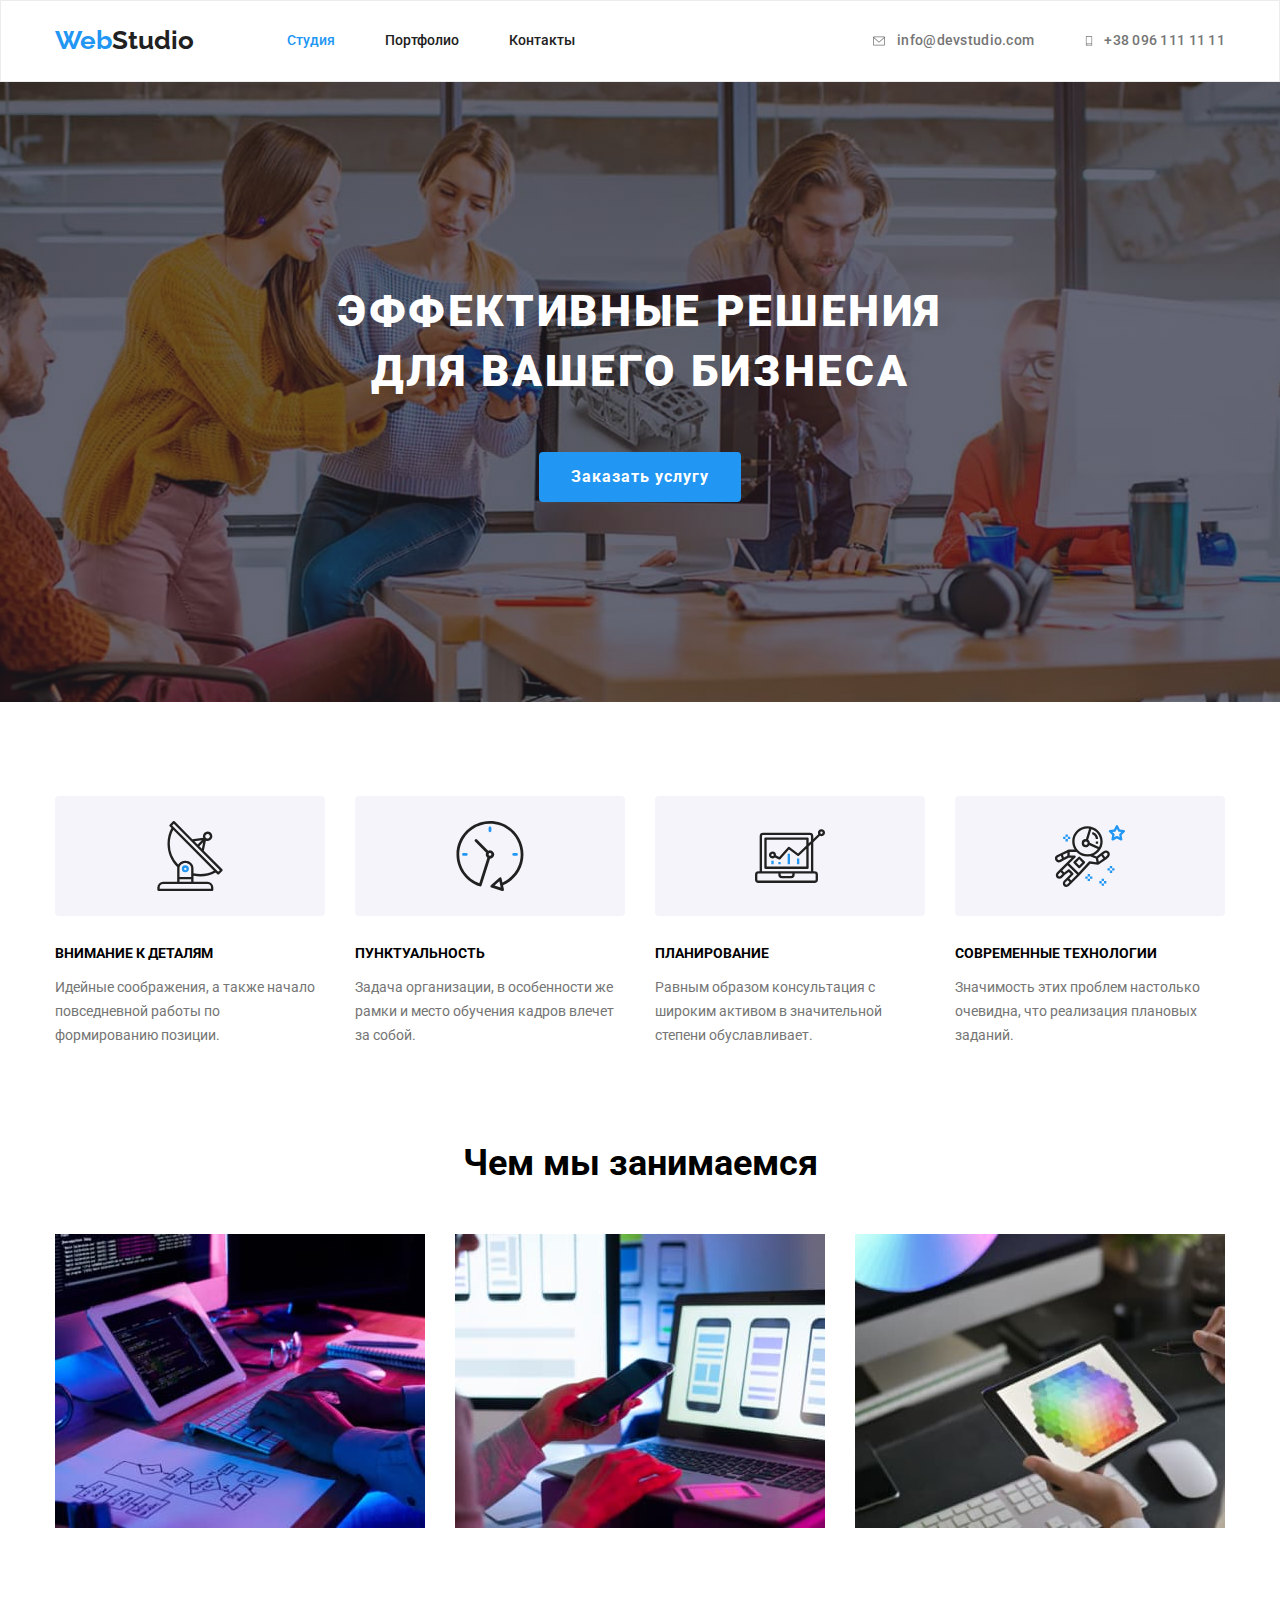
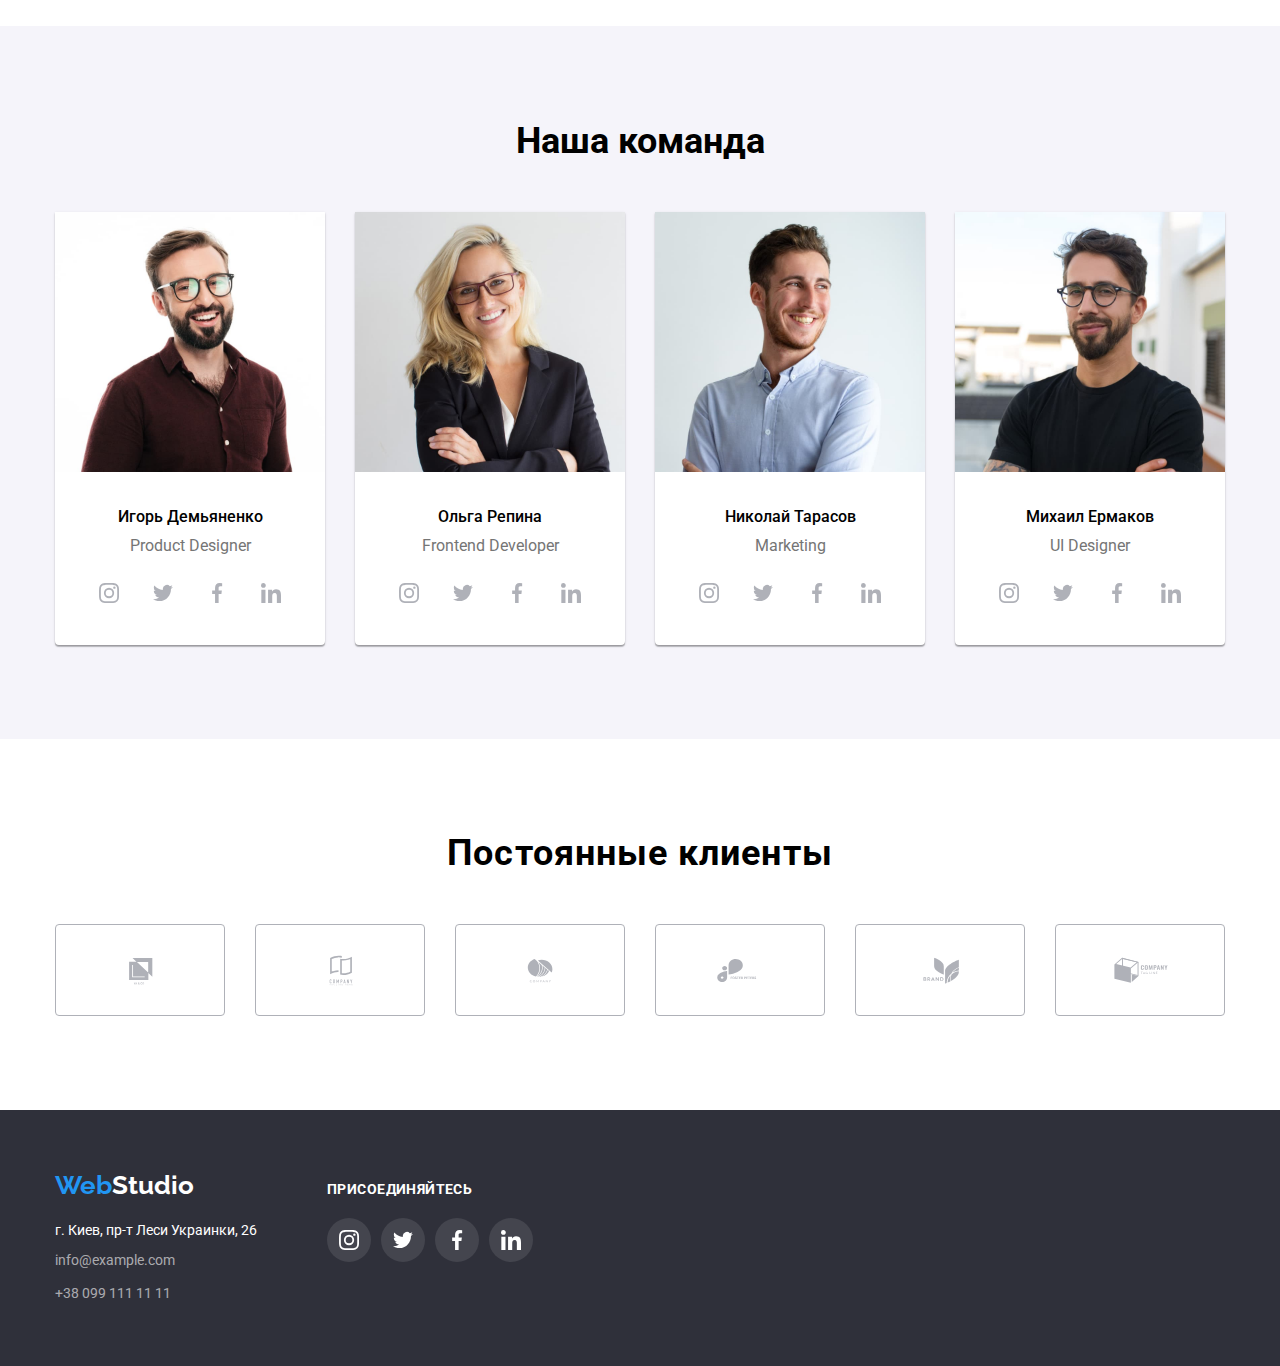
==== index.html @ acd31525 "goit-hw-04" ====
<!DOCTYPE html>
<html lang="ru">
	<head>
		<meta charset="UTF-8" />
		<meta http-equiv="X-UA-Compatible" content="IE=edge" />
		<meta name="viewport" content="width=device-width, initial-scale=1.0" />
		<link rel="preconnect" href="https://fonts.googleapis.com" />
		<link rel="preconnect" href="https://fonts.gstatic.com" crossorigin />
		<link
			href="https://fonts.googleapis.com/css2?family=Raleway:wght@700&family=Roboto:wght@400;500;700;900&display=swap"
			rel="stylesheet"
		/>
		<link
			rel="stylesheet"
			href="https://cdnjs.cloudflare.com/ajax/libs/modern-normalize/1.1.0/modern-normalize.min.css"
		/>
		<title>Document</title>
		<link rel="stylesheet" href="./css/styles.css" />
	</head>
	<body class="body">
		<header class="header">
			<div class="container header-total">
				<nav class="header-nav">
					<a class="header-logo" href="/"
						>Web<span class="header-studio">Studio</span></a
					>
					<ul class="header-list list">
						<li class="header-item">
							<a class="header-link current" href="./index.html">Студия</a>
						</li>
						<li class="header-item">
							<a class="header-link" href="./portfolio.html">Портфолио</a>
						</li>
						<li class="header-item">
							<a class="header-link" href="">Контакты</a>
						</li>
					</ul>
				</nav>
				<ul class="header-contact-list list">
					<li class="header-contact-item">
						<a href="mailto:info@devstudio.com" class="header-mail">
							<svg class="icon-mail" width="16" height="12">
								<use href="./images/icon-spryte.svg#icon-header-mail"></use>
							</svg>
							info@devstudio.com</a
						>
					</li>
					<li class="header-contact-item">
						<a class="header-tel" href="tel:+380961111111">
							<svg class="icon-tel" width="10" height="16">
								<use href="./images/icon-spryte.svg#icon-header-tell"></use>
							</svg>
							+38 096 111 11 11</a
						>
					</li>
				</ul>
			</div>
		</header>
		<main>
			<section class="hero">
				<div class="container">
					<h1 class="hero-headline">Эффективные решения для вашего бизнеса</h1>
					<button class="hero-btn" type="button">Заказать услугу</button>
				</div>
			</section>
			<section class="promo">
				<div class="container promo-total">
					<ul class="promo-list list">
						<li class="promo-item">
							<div class="promo-icon">
								<svg class="icon-locator" width="70" height="70">
									<use href="./images/icon-spryte.svg#icon-promo1"></use>
								</svg>
							</div>
							<h3 class="promo-subject">Внимание к деталям</h3>
							<p class="promo-desc">
								Идейные соображения, а также начало повседневной работы по
								формированию позиции.
							</p>
						</li>
						<li class="promo-item">
							<div class="promo-icon">
								<svg class="icon-clock" width="70" height="70">
									<use href="./images/icon-spryte.svg#icon-promo2"></use>
								</svg>
							</div>
							<h3 class="promo-subject">Пунктуальность</h3>
							<p class="promo-desc">
								Задача организации, в особенности же рамки и место обучения
								кадров влечет за собой.
							</p>
						</li>
						<li class="promo-item">
							<div class="promo-icon">
								<svg class="icon-laptop" width="70" height="70">
									<use href="./images/icon-spryte.svg#icon-promo3"></use>
								</svg>
							</div>
							<h3 class="promo-subject">Планирование</h3>
							<p class="promo-desc">
								Равным образом консультация с широким активом в значительной
								степени обуславливает.
							</p>
						</li>
						<li class="promo-item">
							<div class="promo-icon">
								<svg class="icon-astronaut" width="70" height="70">
									<use href="./images/icon-spryte.svg#icon-promo4"></use>
								</svg>
							</div>
							<h3 class="promo-subject">Современные технологии</h3>
							<p class="promo-desc">
								Значимость этих проблем настолько очевидна, что реализация
								плановых заданий.
							</p>
						</li>
					</ul>
				</div>
			</section>
			<section class="direction-activity">
				<div class="container direction-total">
					<h2 class="direction-activity-titel">Чем мы занимаемся</h2>
					<ul class="direction-activity-list list">
						<li class="direction-activity-item">
							<img src="./images/rabota1.jpg" alt="Работа1" width="370" />
						</li>
						<li class="direction-activity-item">
							<img src="./images/rabota2.jpg" alt="Работа2" width="370" />
						</li>
						<li class="direction-activity-item">
							<img src="./images/rabota3.jpg" alt="Работа3" width="370" />
						</li>
					</ul>
				</div>
			</section>
			<section class="team">
				<div class="container team-total">
					<h2 class="team-title">Наша команда</h2>
					<ul class="team-list list">
						<li class="team-item">
							<img
								class="images"
								src="./images/team1.jpg"
								alt="Игорь Демьяненко"
								width="270"
							/>
							<div class="team-card">
								<h3 class="team-member">Игорь Демьяненко</h3>
								<p class="team-member-position" lang="en">Product Designer</p>
								<ul class="team-list list">
									<li class="team-icon-item">
										<a href="" class="team-link">
											<svg class="team-insta" width="20" height="20">
												<use
													href="./images/icon-spryte.svg#icon-teamcard-instagram"
												></use>
											</svg>
										</a>
									</li>
									<li class="team-icon-item">
										<a href="" class="team-link">
											<svg class="team-twitter" width="20" height="20">
												<use
													href="./images/icon-spryte.svg#icon-teamcard-twitter"
												></use>
											</svg>
										</a>
									</li>
									<li class="team-icon-item">
										<a href="" class="team-link">
											<svg class="team-facebook" width="20" height="20">
												<use
													href="./images/icon-spryte.svg#icon-teamcard-facebook"
												></use>
											</svg>
										</a>
									</li>
									<li class="team-icon-item">
										<a href="" class="team-link">
											<svg class="team-in" width="20" height="20">
												<use
													href="./images/icon-spryte.svg#icon-teamcard-linkedin"
												></use>
											</svg>
										</a>
									</li>
								</ul>
							</div>
						</li>
						<li class="team-item">
							<img
								class="images"
								src="./images/team2.jpg"
								alt="Ольга Репина"
								width="270"
							/>
							<div class="team-card">
								<h3 class="team-member">Ольга Репина</h3>
								<p class="team-member-position" lang="en">Frontend Developer</p>
								<ul class="team-list list">
									<li class="team-icon-item">
										<a href="" class="team-link">
											<svg class="team-insta" width="20" height="20">
												<use
													href="./images/icon-spryte.svg#icon-teamcard-instagram"
												></use>
											</svg>
										</a>
									</li>
									<li class="team-icon-item">
										<a href="" class="team-link">
											<svg class="team-twitter" width="20" height="20">
												<use
													href="./images/icon-spryte.svg#icon-teamcard-twitter"
												></use>
											</svg>
										</a>
									</li>
									<li class="team-icon-item">
										<a href="" class="team-link">
											<svg class="team-facebook" width="20" height="20">
												<use
													href="./images/icon-spryte.svg#icon-teamcard-facebook"
												></use>
											</svg>
										</a>
									</li>
									<li class="team-icon-item">
										<a href="" class="team-link">
											<svg class="team-in" width="20" height="20">
												<use
													href="./images/icon-spryte.svg#icon-teamcard-linkedin"
												></use>
											</svg>
										</a>
									</li>
								</ul>
							</div>
						</li>
						<li class="team-item">
							<img
								class="images"
								src="./images/team3.jpg"
								alt="Николай Тарасов"
								width="270"
							/>
							<div class="team-card">
								<h3 class="team-member">Николай Тарасов</h3>
								<p class="team-member-position" lang="en">Marketing</p>
								<ul class="team-list list">
									<li class="team-icon-item">
										<a href="" class="team-link">
											<svg class="team-insta" width="20" height="20">
												<use
													href="./images/icon-spryte.svg#icon-teamcard-instagram"
												></use>
											</svg>
										</a>
									</li>
									<li class="team-icon-item">
										<a href="" class="team-link">
											<svg class="team-twitter" width="20" height="20">
												<use
													href="./images/icon-spryte.svg#icon-teamcard-twitter"
												></use>
											</svg>
										</a>
									</li>
									<li class="team-icon-item">
										<a href="" class="team-link">
											<svg class="team-facebook" width="20" height="20">
												<use
													href="./images/icon-spryte.svg#icon-teamcard-facebook"
												></use>
											</svg>
										</a>
									</li>
									<li class="team-icon-item">
										<a href="" class="team-link">
											<svg class="team-in" width="20" height="20">
												<use
													href="./images/icon-spryte.svg#icon-teamcard-linkedin"
												></use>
											</svg>
										</a>
									</li>
								</ul>
							</div>
						</li>
						<li class="team-item">
							<img
								class="images"
								src="./images/team4.jpg"
								alt="Михаил Ермаков"
								width="270"
							/>
							<div class="team-card">
								<h3 class="team-member">Михаил Ермаков</h3>
								<p class="team-member-position" lang="en">UI Designer</p>
								<ul class="team-list list">
									<li class="team-icon-item">
										<a href="" class="team-link">
											<svg class="team-insta" width="20" height="20">
												<use
													href="./images/icon-spryte.svg#icon-teamcard-instagram"
												></use>
											</svg>
										</a>
									</li>
									<li class="team-icon-item">
										<a href="" class="team-link">
											<svg class="team-twitter" width="20" height="20">
												<use
													href="./images/icon-spryte.svg#icon-teamcard-twitter"
												></use>
											</svg>
										</a>
									</li>
									<li class="team-icon-item">
										<a href="" class="team-link">
											<svg class="team-facebook" width="20" height="20">
												<use
													href="./images/icon-spryte.svg#icon-teamcard-facebook"
												></use>
											</svg>
										</a>
									</li>
									<li class="team-icon-item">
										<a href="" class="team-link">
											<svg class="team-in" width="20" height="20">
												<use
													href="./images/icon-spryte.svg#icon-teamcard-linkedin"
												></use>
											</svg>
										</a>
									</li>
								</ul>
							</div>
						</li>
					</ul>
				</div>
			</section>
			<section class="client-section">
				<div class="container">
					<h2 class="client-title">Постоянные клиенты</h2>
					<ul class="client-list list">
						<li class="client-item">
							<a href="" class="client-link">
								<svg class="company-one" width="106" height="60">
									<use href="./images/icon-spryte.svg#icon-client1"></use>
								</svg>
							</a>
						</li>
						<li class="client-item">
							<a href="" class="client-link">
								<svg class="company-two" width="106" height="60">
									<use href="./images/icon-spryte.svg#icon-client2"></use>
								</svg>
							</a>
						</li>
						<li class="client-item">
							<a href="" class="client-link">
								<svg class="company-three" width="106" height="60">
									<use href="./images/icon-spryte.svg#icon-client3"></use>
								</svg>
							</a>
						</li>
						<li class="client-item">
							<a href="" class="client-link">
								<svg class="company-four" width="106" height="60">
									<use href="./images/icon-spryte.svg#icon-client4"></use>
								</svg>
							</a>
						</li>
						<li class="client-item">
							<a href="" class="client-link">
								<svg class="company-five" width="106" height="60">
									<use href="./images/icon-spryte.svg#icon-client5"></use>
								</svg>
							</a>
						</li>
						<li class="client-item">
							<a href="" class="client-link">
								<svg class="company-six" width="106" height="60">
									<use href="./images/icon-spryte.svg#icon-client6"></use>
								</svg>
							</a>
						</li>
					</ul>
				</div>
			</section>
		</main>
		<footer class="footer">
			<div class="container add-container">
				<div>
					<a class="footer-logo" href="/"
						>Web<span class="footer-studio">Studio</span></a
					>
					<address class="footer-contact">
						<ul class="footer-contact-list list">
							<li class="footer-contact-item">
								<a class="footer-geolocation" href="">
									г. Киев, пр-т Леси Украинки, 26</a
								>
							</li>
							<li class="footer-contact-item">
								<a class="footer-mail" href="mailto:info@devstudio.com"
									>info@example.com</a
								>
							</li>
							<li class="footer-contact-item">
								<a class="footer-tel" href="tel:+380961111111"
									>+38 099 111 11 11</a
								>
							</li>
						</ul>
					</address>
				</div>
				<div class="footer-div">
					<p class="footer-text">присоединяйтесь</p>
					<ul class="footer-list list">
						<li class="footer-item">
							<a href="" class="footer-link">
								<svg class="footer-instagram" width="20" height="20">
									<use
										href="./images/icon-spryte.svg#icon-footer-instagram"
									></use>
								</svg>
							</a>
						</li>
						<li class="footer-item">
							<a href="" class="footer-link">
								<svg class="footer-twitter" width="20" height="20">
									<use
										href="./images/icon-spryte.svg#icon-footer-twitter"
									></use>
								</svg>
							</a>
						</li>
						<li class="footer-item">
							<a href="" class="footer-link">
								<svg class="footer-facebook" width="20" height="20">
									<use
										href="./images/icon-spryte.svg#icon-footer-facebook"
									></use>
								</svg>
							</a>
						</li>
						<li class="footer-item">
							<a href="" class="footer-link">
								<svg class="footer-in" width="20" height="20">
									<use
										href="./images/icon-spryte.svg#icon-footer-linkedin"
									></use>
								</svg>
							</a>
						</li>
					</ul>
				</div>
			</div>
		</footer>
	</body>
</html>
---- css/styles.css ----
:root {
	--primary-text-color: #212121;
	--title-text-color: #757575;
	--accent-color: #2196f3;
	--primary-white-color: #ffffff;
	--hero-foter-accent-color: #2f303a;
}
html {
	box-sizing: border-box;
}
*,
*::before,
*::after {
	box-sizing: inherit;
}
body {
	margin: 0;
	font-family: Roboto, sans-serif;
	background-color: var(--primary-white-color);
	/* color: var(-primary-text-color)
	letter-spacing: 0.03em; */
}
.container {
	width: 1200px;
	margin-left: auto;
	margin-right: auto;
	padding-left: 15px;
	padding-right: 15px;
}
.list {
	list-style: none;
	padding: 0;
	margin: 0;
}
/*header*/

.header-total,
.header-nav,
.header-list,
.header-contact-list {
	display: flex;
	align-items: center;
}
.header {
	border: 1px solid #ececec;
}
.header-item:not(:last-child) {
	margin-right: 50px;
}
.header-contact-item:not(:last-child) {
	margin-right: 50px;
}
.header-contact-list {
	margin-left: auto;
}

.header-logo {
	display: block;
	margin-right: 93px;
	padding-top: 24px;
	padding-bottom: 25px;

	font-family: Raleway, sans-serif;
	font-weight: bold;
	font-size: 26px;
	line-height: 1.19;
	text-decoration: none;
	color: var(--accent-color);
}
.header-studio {
	color: var(--primary-text-color);
}
.header-link {
	display: block;
	padding-top: 32px;
	padding-bottom: 32px;

	font-weight: 500;
	font-size: 14px;
	line-height: 1.14;
	color: var(--primary-text-color);
	cursor: pointer;
	text-decoration: none;
}
.header-link:hover,
.header-link:focus {
	color: var(--accent-color);
}
.header-link.current {
	color: var(--accent-color);
}

.header-mail:hover,
.header-mail:focus,
.header-tel:hover,
.header-tel:focus {
	color: var(--accent-color);
}
.icon-mail {
	width: 16px;
	height: 12px;
	margin-right: 10px;
	fill: currentColor;
}
.icon-tel {
	width: 10px;
	height: 16px;
	margin-right: 10px;
	fill: currentColor;
}
.header-mail,
.header-tel {
	display: flex;
	align-items: center;
	padding-top: 32px;
	padding-bottom: 32px;
	font-weight: 500;
	font-size: 14px;
	line-height: 1.14;
	color: var(--title-text-color);
	text-decoration: none;
	letter-spacing: 0.02em;
}

/*hero*/
.hero {
	padding-top: 200px;
	padding-bottom: 200px;

	background-color: var(--hero-foter-accent-color);
	color: var(--primary-white-color);

	background-image: linear-gradient(
			to right,
			rgba(47, 48, 58, 0.4),
			rgba(47, 48, 58, 0.4)
		),
		url('../images/hero-bgi.jpg');
	background-repeat: no-repeat;
	background-position: center;
	background-size: cover;
}

.hero-headline,
.hero-btn {
	margin-right: auto;
	margin-left: auto;
	display: block;
	align-items: center;
}
.hero-headline {
	margin-top: 0;
	margin-bottom: 50px;

	font-weight: 900;
	font-size: 44px;
	line-height: 1.36;
	text-transform: uppercase;
	text-align: center;
	letter-spacing: 0.06em;
	width: 696px;
}
.hero-btn {
	padding: 10px 32px;

	font-family: Roboto, sans-serif;
	font-weight: bold;
	font-size: 16px;
	letter-spacing: 0.06em;
	line-height: 1.88;

	color: var(--primary-white-color);
	cursor: pointer;
	background-color: var(--accent-color);
	border: none;
	border-radius: 4px;
}
.hero-btn:hover,
.hero-btn:focus {
	color: var(--primary-white-color);
	background-color: #188ce8;
}
.hero-btn:active {
	color: var(--accent-color);
	background-color: var(--primary-white-color);
}
/*main page*/

.promo {
	padding-top: 94px;
	padding-bottom: 94px;
}
.promo-total {
	align-items: center;
}
.promo-list {
	display: flex;
}
.promo-icon {
	display: flex;
	width: 270px;
	height: 120px;
	background-color: #f5f4fa;
	border-radius: 4px;
	margin-bottom: 30px;
	justify-content: center;
	align-items: center;
}
.icon-locator,
.icon-clock,
.icon-laptop,
.icon-astronaut {
	width: 70px;
	height: 70px;
}

.promo-item:not(:last-child) {
	margin-right: 30px;
}
.promo-subject {
	margin-top: 0;
	margin-bottom: 10;

	font-weight: bold;
	font-size: 14px;
	line-height: 1.14;
	text-transform: uppercase;
}
.promo-desc {
	margin-top: 0;
	margin-bottom: 0;
	font-size: 14px;
	line-height: 1.71;
	color: var(--title-text-color);
}

.direction-activity {
	padding-bottom: 94px;
}
.direction-total {
	align-items: center;
}
.direction-activity-list {
	display: flex;
}
.direction-activity-item:not(:last-child) {
	margin-right: 30px;
}

.direction-activity-titel,
.team-title {
	margin-top: 0;
	margin-bottom: 50px;

	font-weight: bold;
	font-size: 36px;
	line-height: 1.17;
	text-align: center;
}
/* team section */
.team {
	padding-top: 94px;
	padding-bottom: 94px;
	background-color: #f5f4fa;
}
.team-total {
	align-items: center;
}
.team-list {
	display: flex;
}
.team-item:not(:last-child) {
	margin-right: 30px;
}
.team-item {
	background-color: var(--primary-white-color);
	box-shadow: 0px 1px 3px rgba(0, 0, 0, 0.12), 0px 1px 1px rgba(0, 0, 0, 0.14),
		0px 2px 1px rgba(0, 0, 0, 0.2);
	border-radius: 0px 0px 4px 4px;
}
.team-card {
	padding: 30px 32px;
}
.team-member {
	margin-top: 0;
	margin-bottom: 10px;

	font-weight: 500;
	font-size: 16px;
	line-height: 1.19;
	text-align: center;
}
.team-member-position {
	margin-top: 0;
	margin-bottom: 16px;

	font-size: 16px;
	line-height: 1.19;
	text-align: center;
	color: var(--title-text-color);
}
.team-icon-item + .team-icon-item {
	margin-left: 10px;
}
.team-link {
	display: flex;
	justify-content: center;
	align-items: center;
	width: 44px;
	height: 44px;
	border-radius: 50%;

	fill: #afb1b8;
}
.team-link:hover {
	fill: var(--primary-white-color);
	background-color: var(--accent-color);
}
.team-insta,
.team-twitter,
.team-facebook,
.team-in {
	width: 20px;
	height: 20px;
}

/* client section */
.client-section {
	padding-top: 94px;
	padding-bottom: 94px;
}
.client-title {
	margin: 0;
	margin-bottom: 50px;

	font-weight: 700;
	font-size: 36px;
	line-height: 1.16;
	text-align: center;
	letter-spacing: 0.03em;
}
.client-list {
	display: flex;
}
.client-item {
	border: 1px solid #afb1b8;
	border-radius: 4px;
	width: 170px;
	height: 92px;
}

.client-item + .client-item {
	margin-left: 30px;
}

.client-item:focus,
.client-item:hover {
	border-color: var(--accent-color);
}

.client-link {
	display: flex;
	justify-content: center;
	align-items: center;
	width: 170px;
	height: 91px;
	fill: #afb1b8;
}
.client-link:hover,
.client-link:focus {
	fill: var(--accent-color);
}

.company-one,
.company-two,
.company-three,
.company-four,
.company-five,
.company-six {
	width: 106px;
	height: 60px;
}
/*footer*/
.footer {
	background-color: var(--hero-foter-accent-color);
	padding-top: 60px;
	padding-bottom: 60px;
}

.footer-logo {
	display: block;
	margin-bottom: 20px;

	font-family: Raleway, sans-serif;
	font-weight: bold;
	font-size: 26px;
	line-height: 1.19;
	color: var(--accent-color);
	text-decoration: none;
}
.footer-studio {
	color: var(--primary-white-color);
}

.footer-contact-item:not(:last-child) {
	margin-bottom: 9px;
}

.footer-geolocation {
	font-size: 14px;
	line-height: 1.71px;
	color: var(--primary-white-color);
	text-decoration: none;
	font-style: normal;
}
.footer-mail,
.footer-tel {
	font-size: 14px;
	line-height: 1.71;
	color: rgba(255, 255, 255, 0.6);
	text-decoration: none;
	font-style: normal;
}

.footer-geolocation:hover,
.footer-geolocation:focus,
.footer-mail:hover,
.footer-mail:focus,
.footer-tel:hover,
.footer-tel:focus {
	color: var(--accent-color);
}

.footer-div {
	margin-left: 70px;
}

.footer-text {
	margin: 0;
	margin-bottom: 20px;
	font-weight: 700;
	font-size: 14px;
	line-height: 1.14;
	letter-spacing: 0.03em;
	text-transform: uppercase;
	color: var(--primary-white-color);
}

.footer-list {
	display: flex;
}

.footer-item + .footer-item {
	margin-left: 10px;
}

.footer-link {
	display: flex;
	justify-content: center;
	align-items: center;
	width: 44px;
	height: 44px;
	border-radius: 50%;

	fill: #ffffff;
	background-color: rgba(255, 255, 255, 0.1);
}
.footer-link:hover {
	background-color: var(--accent-color);
}
.footer-instagram,
.footer-twitter,
.footer-facebook,
.footer-in {
	width: 20px;
	height: 20px;
}
.add-container {
	display: flex;
	align-items: baseline;
}

/*portfolio*/
.border {
	border-bottom: 1px solid #ececec;
}
.portfolio-navigation {
	padding-top: 94px;
	padding-bottom: 94px;
}
.portfolio-nav-btn-list {
	display: flex;
	margin-bottom: 50px;
	align-items: center;
	justify-content: center;
}
.portfolio-item:not(:last-child) {
	margin-right: 8px;
}
.portfolio-btn-everyone {
	padding: 6px 20px;
	min-width: 73px;

	font-family: Roboto, sans-serif;
	font-weight: 500;
	font-size: 16px;
	line-height: 1.63;
	text-align: center;
	color: var(--primary-text-color);
	cursor: pointer;
	background-color: #f5f4fa;
	border: none;
	border-radius: 4px;
}
.portfolio-btn-everyone:hover,
.portfolio-btn-everyone:focus {
	color: var(--primary-white-color);
	background-color: var(--accent-color);
	box-shadow: 0px 3px 1px rgba(0, 0, 0, 0.1), 0px 1px 2px rgba(0, 0, 0, 0.08),
		0px 2px 2px rgba(0, 0, 0, 0.12);
}
.portfolio-btn-everyone:active {
	color: var(--primary-white-color);
}
.corol-change {
	color: var(--primary-white-color);
	background-color: var(--accent-color);
}
.portfolio-example-list {
	display: flex;
	flex-wrap: wrap;
	margin: -15px;
}
.portfolio-example-item {
	margin: 15px;
}
.portfolio-example-item:hover {
	box-shadow: 0px 1px 1px rgba(0, 0, 0, 0.12), 0px 4px 4px rgba(0, 0, 0, 0.06),
		1px 4px 6px rgba(0, 0, 0, 0.16);
}
.portfolio-images {
	display: block;
}

.portfolio-card {
	padding: 20px 24px;
	border: 1px solid #ececec;
}
.portfolio-example-title {
	display: block;
	margin: 0 0 4px 0;
	font-weight: bold;
	font-size: 18px;
	line-height: 2;
}
.portfolio-example-text {
	margin: 0;
	font-size: 16px;
	line-height: 1.88;
	color: var(--title-text-color);
}
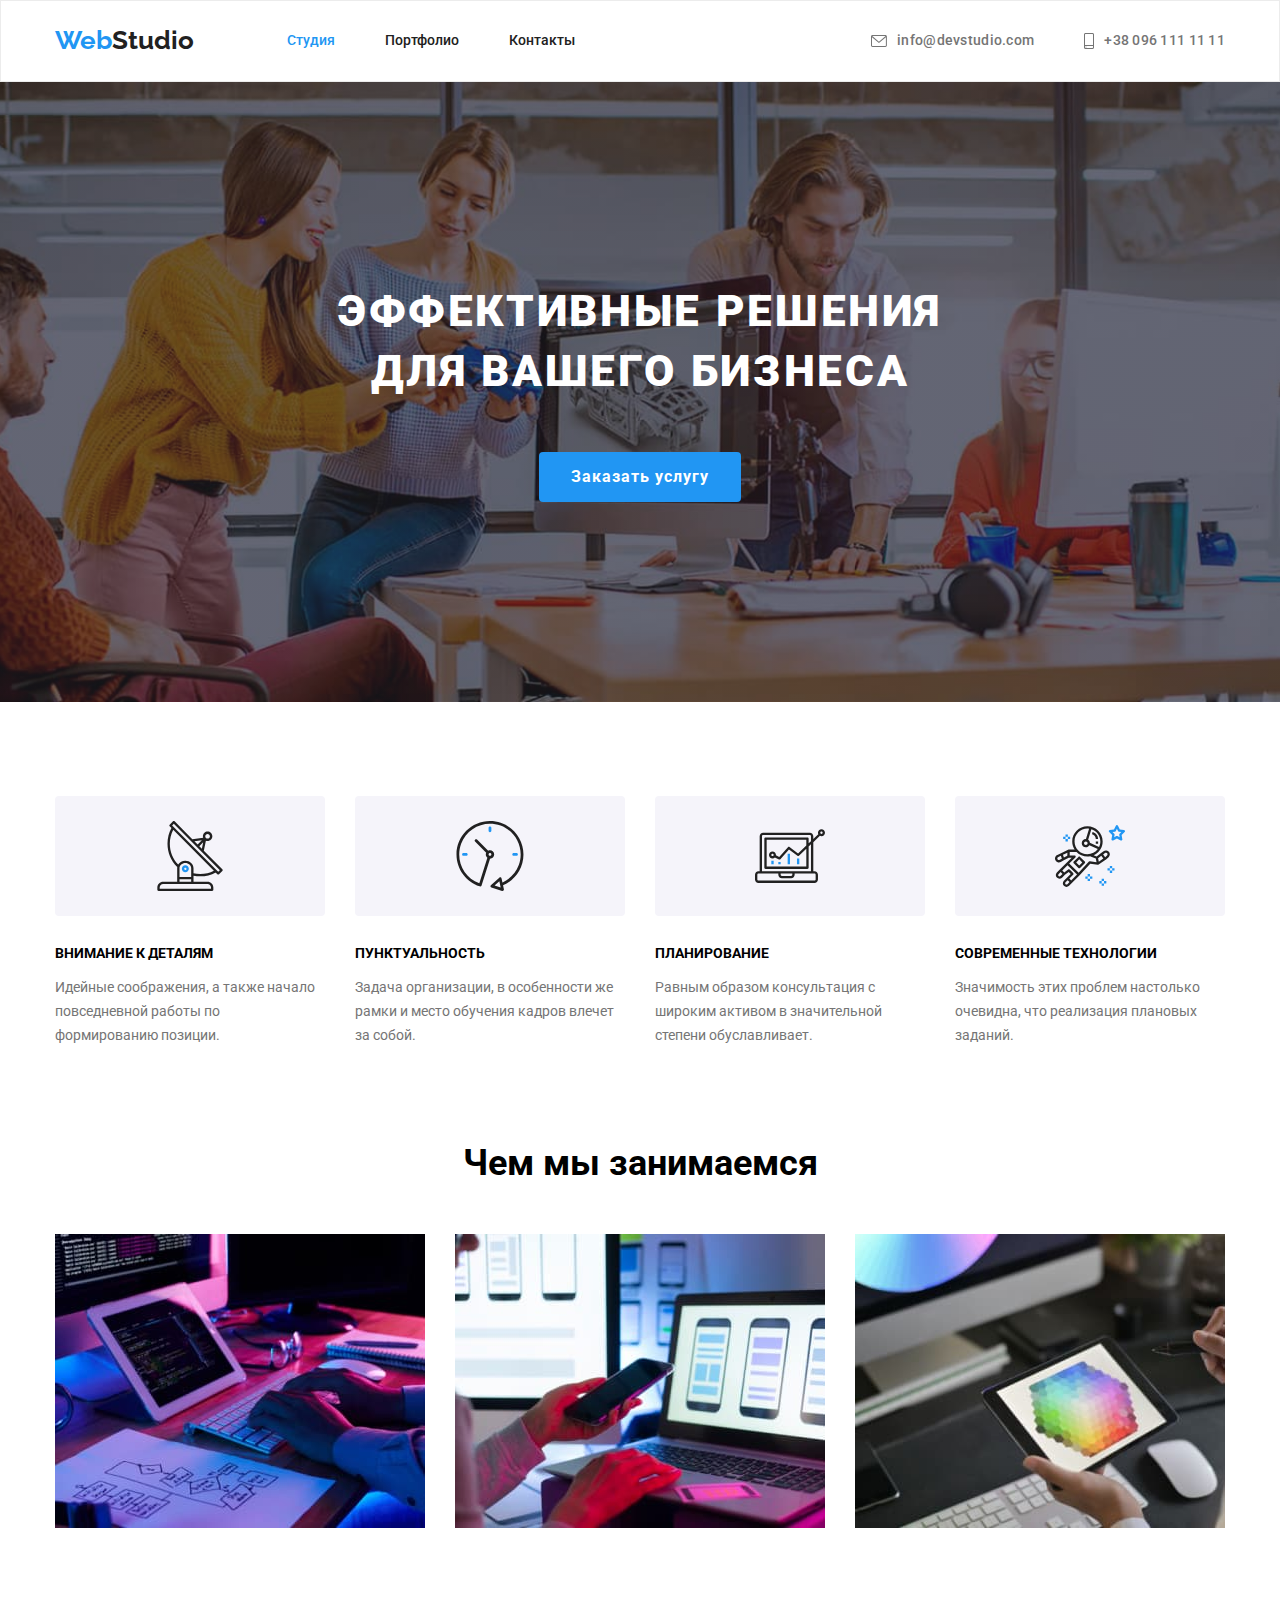
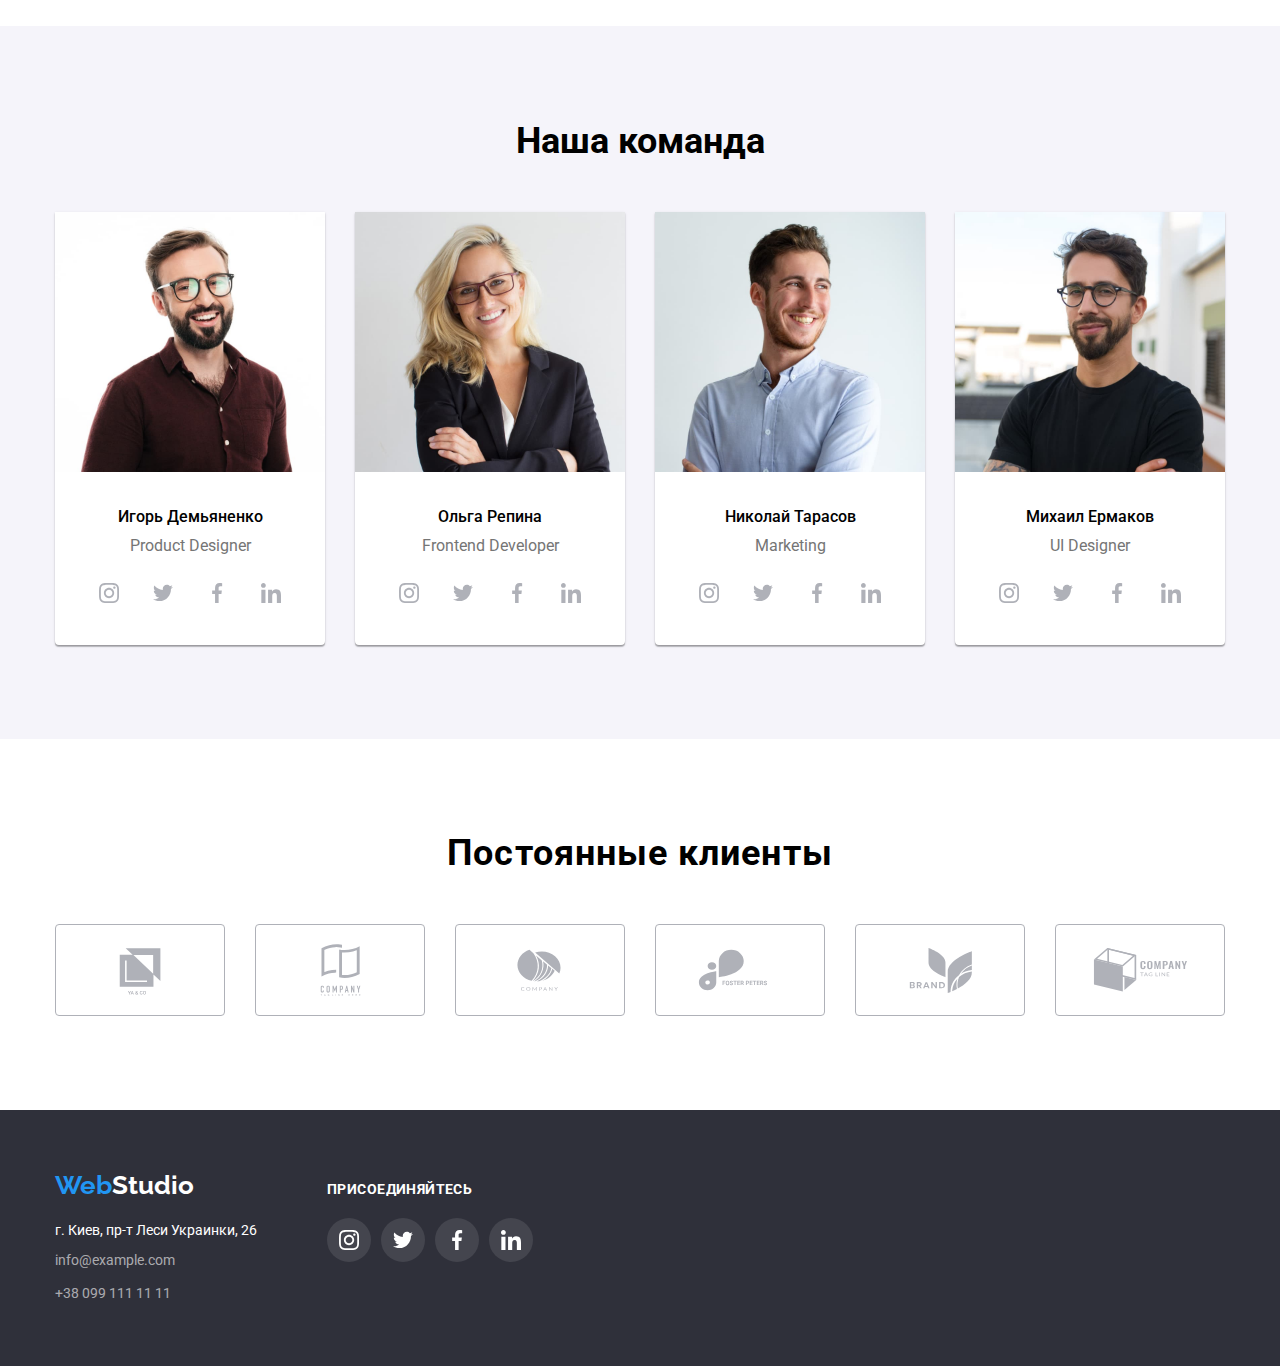
==== commit f3855c4f: "goit-hw-04-fixed" ====
--- a/index.html
+++ b/index.html
@@ -40,7 +40,7 @@
 					<li class="header-contact-item">
 						<a href="mailto:info@devstudio.com" class="header-mail">
 							<svg class="icon-mail" width="16" height="12">
-								<use href="./images/icon-spryte.svg#icon-header-mail"></use>
+								<use href="./images/icons.svg#icon-header-mail"></use>
 							</svg>
 							info@devstudio.com</a
 						>
@@ -48,7 +48,7 @@
 					<li class="header-contact-item">
 						<a class="header-tel" href="tel:+380961111111">
 							<svg class="icon-tel" width="10" height="16">
-								<use href="./images/icon-spryte.svg#icon-header-tell"></use>
+								<use href="./images/icons.svg#icon-header-tell"></use>
 							</svg>
 							+38 096 111 11 11</a
 						>
@@ -69,7 +69,7 @@
 						<li class="promo-item">
 							<div class="promo-icon">
 								<svg class="icon-locator" width="70" height="70">
-									<use href="./images/icon-spryte.svg#icon-promo1"></use>
+									<use href="./images/icons.svg#icon-promo1"></use>
 								</svg>
 							</div>
 							<h3 class="promo-subject">Внимание к деталям</h3>
@@ -81,7 +81,7 @@
 						<li class="promo-item">
 							<div class="promo-icon">
 								<svg class="icon-clock" width="70" height="70">
-									<use href="./images/icon-spryte.svg#icon-promo2"></use>
+									<use href="./images/icons.svg#icon-promo2"></use>
 								</svg>
 							</div>
 							<h3 class="promo-subject">Пунктуальность</h3>
@@ -93,7 +93,7 @@
 						<li class="promo-item">
 							<div class="promo-icon">
 								<svg class="icon-laptop" width="70" height="70">
-									<use href="./images/icon-spryte.svg#icon-promo3"></use>
+									<use href="./images/icons.svg#icon-promo3"></use>
 								</svg>
 							</div>
 							<h3 class="promo-subject">Планирование</h3>
@@ -105,7 +105,7 @@
 						<li class="promo-item">
 							<div class="promo-icon">
 								<svg class="icon-astronaut" width="70" height="70">
-									<use href="./images/icon-spryte.svg#icon-promo4"></use>
+									<use href="./images/icons.svg#icon-promo4"></use>
 								</svg>
 							</div>
 							<h3 class="promo-subject">Современные технологии</h3>
@@ -152,7 +152,7 @@
 										<a href="" class="team-link">
 											<svg class="team-insta" width="20" height="20">
 												<use
-													href="./images/icon-spryte.svg#icon-teamcard-instagram"
+													href="./images/icons.svg#icon-teamcard-instagram"
 												></use>
 											</svg>
 										</a>
@@ -161,7 +161,7 @@
 										<a href="" class="team-link">
 											<svg class="team-twitter" width="20" height="20">
 												<use
-													href="./images/icon-spryte.svg#icon-teamcard-twitter"
+													href="./images/icons.svg#icon-teamcard-twitter"
 												></use>
 											</svg>
 										</a>
@@ -170,7 +170,7 @@
 										<a href="" class="team-link">
 											<svg class="team-facebook" width="20" height="20">
 												<use
-													href="./images/icon-spryte.svg#icon-teamcard-facebook"
+													href="./images/icons.svg#icon-teamcard-facebook"
 												></use>
 											</svg>
 										</a>
@@ -179,7 +179,7 @@
 										<a href="" class="team-link">
 											<svg class="team-in" width="20" height="20">
 												<use
-													href="./images/icon-spryte.svg#icon-teamcard-linkedin"
+													href="./images/icons.svg#icon-teamcard-linkedin"
 												></use>
 											</svg>
 										</a>
@@ -202,7 +202,7 @@
 										<a href="" class="team-link">
 											<svg class="team-insta" width="20" height="20">
 												<use
-													href="./images/icon-spryte.svg#icon-teamcard-instagram"
+													href="./images/icons.svg#icon-teamcard-instagram"
 												></use>
 											</svg>
 										</a>
@@ -211,7 +211,7 @@
 										<a href="" class="team-link">
 											<svg class="team-twitter" width="20" height="20">
 												<use
-													href="./images/icon-spryte.svg#icon-teamcard-twitter"
+													href="./images/icons.svg#icon-teamcard-twitter"
 												></use>
 											</svg>
 										</a>
@@ -220,7 +220,7 @@
 										<a href="" class="team-link">
 											<svg class="team-facebook" width="20" height="20">
 												<use
-													href="./images/icon-spryte.svg#icon-teamcard-facebook"
+													href="./images/icons.svg#icon-teamcard-facebook"
 												></use>
 											</svg>
 										</a>
@@ -229,7 +229,7 @@
 										<a href="" class="team-link">
 											<svg class="team-in" width="20" height="20">
 												<use
-													href="./images/icon-spryte.svg#icon-teamcard-linkedin"
+													href="./images/icons.svg#icon-teamcard-linkedin"
 												></use>
 											</svg>
 										</a>
@@ -252,7 +252,7 @@
 										<a href="" class="team-link">
 											<svg class="team-insta" width="20" height="20">
 												<use
-													href="./images/icon-spryte.svg#icon-teamcard-instagram"
+													href="./images/icons.svg#icon-teamcard-instagram"
 												></use>
 											</svg>
 										</a>
@@ -261,7 +261,7 @@
 										<a href="" class="team-link">
 											<svg class="team-twitter" width="20" height="20">
 												<use
-													href="./images/icon-spryte.svg#icon-teamcard-twitter"
+													href="./images/icons.svg#icon-teamcard-twitter"
 												></use>
 											</svg>
 										</a>
@@ -270,7 +270,7 @@
 										<a href="" class="team-link">
 											<svg class="team-facebook" width="20" height="20">
 												<use
-													href="./images/icon-spryte.svg#icon-teamcard-facebook"
+													href="./images/icons.svg#icon-teamcard-facebook"
 												></use>
 											</svg>
 										</a>
@@ -279,7 +279,7 @@
 										<a href="" class="team-link">
 											<svg class="team-in" width="20" height="20">
 												<use
-													href="./images/icon-spryte.svg#icon-teamcard-linkedin"
+													href="./images/icons.svg#icon-teamcard-linkedin"
 												></use>
 											</svg>
 										</a>
@@ -302,7 +302,7 @@
 										<a href="" class="team-link">
 											<svg class="team-insta" width="20" height="20">
 												<use
-													href="./images/icon-spryte.svg#icon-teamcard-instagram"
+													href="./images/icons.svg#icon-teamcard-instagram"
 												></use>
 											</svg>
 										</a>
@@ -311,7 +311,7 @@
 										<a href="" class="team-link">
 											<svg class="team-twitter" width="20" height="20">
 												<use
-													href="./images/icon-spryte.svg#icon-teamcard-twitter"
+													href="./images/icons.svg#icon-teamcard-twitter"
 												></use>
 											</svg>
 										</a>
@@ -320,7 +320,7 @@
 										<a href="" class="team-link">
 											<svg class="team-facebook" width="20" height="20">
 												<use
-													href="./images/icon-spryte.svg#icon-teamcard-facebook"
+													href="./images/icons.svg#icon-teamcard-facebook"
 												></use>
 											</svg>
 										</a>
@@ -329,7 +329,7 @@
 										<a href="" class="team-link">
 											<svg class="team-in" width="20" height="20">
 												<use
-													href="./images/icon-spryte.svg#icon-teamcard-linkedin"
+													href="./images/icons.svg#icon-teamcard-linkedin"
 												></use>
 											</svg>
 										</a>
@@ -347,42 +347,42 @@
 						<li class="client-item">
 							<a href="" class="client-link">
 								<svg class="company-one" width="106" height="60">
-									<use href="./images/icon-spryte.svg#icon-client1"></use>
+									<use href="./images/icons.svg#icon-client1"></use>
 								</svg>
 							</a>
 						</li>
 						<li class="client-item">
 							<a href="" class="client-link">
 								<svg class="company-two" width="106" height="60">
-									<use href="./images/icon-spryte.svg#icon-client2"></use>
+									<use href="./images/icons.svg#icon-client2"></use>
 								</svg>
 							</a>
 						</li>
 						<li class="client-item">
 							<a href="" class="client-link">
 								<svg class="company-three" width="106" height="60">
-									<use href="./images/icon-spryte.svg#icon-client3"></use>
+									<use href="./images/icons.svg#icon-client3"></use>
 								</svg>
 							</a>
 						</li>
 						<li class="client-item">
 							<a href="" class="client-link">
 								<svg class="company-four" width="106" height="60">
-									<use href="./images/icon-spryte.svg#icon-client4"></use>
+									<use href="./images/icons.svg#icon-client4"></use>
 								</svg>
 							</a>
 						</li>
 						<li class="client-item">
 							<a href="" class="client-link">
 								<svg class="company-five" width="106" height="60">
-									<use href="./images/icon-spryte.svg#icon-client5"></use>
+									<use href="./images/icons.svg#icon-client5"></use>
 								</svg>
 							</a>
 						</li>
 						<li class="client-item">
 							<a href="" class="client-link">
 								<svg class="company-six" width="106" height="60">
-									<use href="./images/icon-spryte.svg#icon-client6"></use>
+									<use href="./images/icons.svg#icon-client6"></use>
 								</svg>
 							</a>
 						</li>
@@ -422,36 +422,28 @@
 						<li class="footer-item">
 							<a href="" class="footer-link">
 								<svg class="footer-instagram" width="20" height="20">
-									<use
-										href="./images/icon-spryte.svg#icon-footer-instagram"
-									></use>
+									<use href="./images/icons.svg#icon-footer-instagram"></use>
 								</svg>
 							</a>
 						</li>
 						<li class="footer-item">
 							<a href="" class="footer-link">
 								<svg class="footer-twitter" width="20" height="20">
-									<use
-										href="./images/icon-spryte.svg#icon-footer-twitter"
-									></use>
+									<use href="./images/icons.svg#icon-footer-twitter"></use>
 								</svg>
 							</a>
 						</li>
 						<li class="footer-item">
 							<a href="" class="footer-link">
 								<svg class="footer-facebook" width="20" height="20">
-									<use
-										href="./images/icon-spryte.svg#icon-footer-facebook"
-									></use>
+									<use href="./images/icons.svg#icon-footer-facebook"></use>
 								</svg>
 							</a>
 						</li>
 						<li class="footer-item">
 							<a href="" class="footer-link">
 								<svg class="footer-in" width="20" height="20">
-									<use
-										href="./images/icon-spryte.svg#icon-footer-linkedin"
-									></use>
+									<use href="./images/icons.svg#icon-footer-linkedin"></use>
 								</svg>
 							</a>
 						</li>
--- a/css/styles.css
+++ b/css/styles.css
@@ -17,8 +17,8 @@
 	margin: 0;
 	font-family: Roboto, sans-serif;
 	background-color: var(--primary-white-color);
-	/* color: var(-primary-text-color)
-	letter-spacing: 0.03em; */
+	color: var(-primary-text-color)
+	letter-spacing: 0.03em; 
 }
 .container {
 	width: 1200px;
@@ -124,6 +124,9 @@
 
 /*hero*/
 .hero {
+	max-width: 1600px;
+	margin-left: auto;
+	margin-right: auto;
 	padding-top: 200px;
 	padding-bottom: 200px;
 
